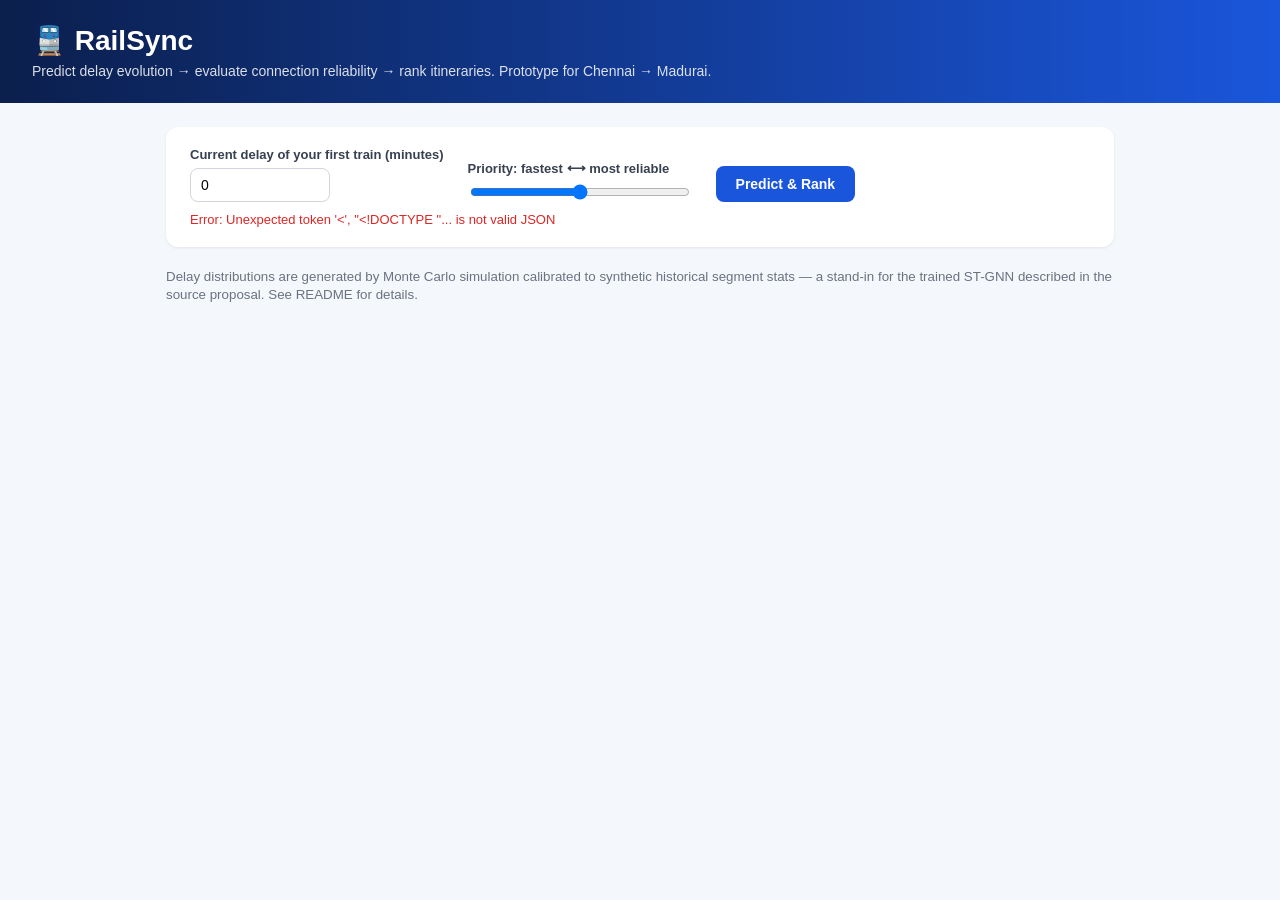
==== templates/index.html @ 9c209b91 "feat: initialize RailSync AI MVP and research pipeline" ====
<!DOCTYPE html>
<html lang="en">
<head>
<meta charset="UTF-8">
<meta name="viewport" content="width=device-width, initial-scale=1">
<title>RailSync — Reliable Itinerary Ranking</title>
<style>
  :root { --blue:#1a56db; --dark:#0b1f4d; --green:#0f9d58; --amber:#d97706; --red:#dc2626; --bg:#f4f7fc; }
  * { box-sizing: border-box; }
  body { font-family: -apple-system, Segoe UI, Roboto, sans-serif; background: var(--bg); margin:0; color:#1f2937; }
  header { background: linear-gradient(90deg, var(--dark), var(--blue)); color:white; padding: 24px 32px; }
  header h1 { margin:0; font-size: 28px; }
  header p { margin: 6px 0 0; opacity:0.85; font-size: 14px; }
  .wrap { max-width: 980px; margin: 0 auto; padding: 24px 16px 60px; }
  .card { background: white; border-radius: 12px; padding: 20px 24px; margin-bottom: 20px; box-shadow: 0 1px 3px rgba(0,0,0,0.08); }
  .controls { display:flex; gap: 24px; flex-wrap: wrap; align-items: flex-end; }
  .field { display:flex; flex-direction: column; gap: 6px; }
  label { font-size: 13px; font-weight: 600; color:#374151; }
  input[type=number] { padding: 8px 10px; border:1px solid #d1d5db; border-radius: 8px; width: 140px; font-size:14px; }
  input[type=range] { width: 220px; }
  button { background: var(--blue); color:white; border:none; padding: 10px 20px; border-radius: 8px; font-size:14px; font-weight:600; cursor:pointer; }
  button:hover { background: var(--dark); }
  #error { color: var(--red); font-size: 13px; margin-top: 10px; display:none; }
  .result { border:1px solid #e5e7eb; border-radius: 10px; padding: 14px 18px; margin-bottom: 14px; }
  .result-head { display:flex; justify-content: space-between; align-items:center; gap:10px; flex-wrap: wrap; }
  .result-head h3 { margin:0; font-size:16px; }
  .badge { font-size:11px; font-weight:700; padding:3px 10px; border-radius: 999px; color:white; }
  .badge.Recommended { background: var(--green); }
  .badge.Fastest { background: var(--amber); }
  .badge.Balanced { background: var(--blue); }
  .badge.MostReliable { background: #6d28d9; }
  .metrics { display:flex; gap: 22px; margin-top: 8px; flex-wrap: wrap; font-size: 13px; color:#4b5563; }
  .metrics b { color:#111827; }
  .barwrap { background:#e5e7eb; border-radius: 6px; height:8px; width:140px; overflow:hidden; }
  .bar { height:100%; background: var(--green); }
  .legs { margin-top: 10px; font-size: 12.5px; color:#6b7280; }
  .leg-chip { display:inline-block; background:#f3f4f6; border-radius: 6px; padding: 3px 8px; margin: 2px 4px 2px 0; }
  small.note { color:#6b7280; }
</style>
</head>
<body>
<header>
  <h1>🚆 RailSync</h1>
  <p>Predict delay evolution → evaluate connection reliability → rank itineraries. Prototype for Chennai → Madurai.</p>
</header>
<div class="wrap">
  <div class="card">
    <div class="controls">
      <div class="field">
        <label for="delay">Current delay of your first train (minutes)</label>
        <input type="number" id="delay" value="0" min="0" max="600">
      </div>
      <div class="field">
        <label for="risk">Priority: fastest ⟷ most reliable</label>
        <input type="range" id="risk" min="0" max="1" step="0.05" value="0.5">
      </div>
      <button onclick="runRank()">Predict &amp; Rank</button>
    </div>
    <div id="error"></div>
  </div>

  <div id="results"></div>
  <p><small class="note">Delay distributions are generated by Monte Carlo simulation calibrated to synthetic historical
  segment stats — a stand-in for the trained ST-GNN described in the source proposal. See README for details.</small></p>
</div>

<script>
async function runRank() {
  const delay = document.getElementById('delay').value;
  const risk = document.getElementById('risk').value;
  const errBox = document.getElementById('error');
  const resultsBox = document.getElementById('results');
  errBox.style.display = 'none';
  resultsBox.innerHTML = '<p>Running simulation…</p>';

  try {
    const resp = await fetch('/api/rank', {
      method: 'POST',
      headers: {'Content-Type': 'application/json'},
      body: JSON.stringify({initial_delay_min: Number(delay), risk_weight: Number(risk)})
    });
    const data = await resp.json();
    if (!resp.ok) throw new Error(data.error || 'Request failed');
    render(data.results);
  } catch (e) {
    resultsBox.innerHTML = '';
    errBox.textContent = 'Error: ' + e.message;
    errBox.style.display = 'block';
  }
}

function render(results) {
  const box = document.getElementById('results');
  box.innerHTML = '';
  results.forEach(r => {
    const pct = Math.round(r.reliability * 100);
    const legsHtml = r.legs.map(l => `<span class="leg-chip">${l.train}: ${l.from} → ${l.to} (${l.sched_dep}-${l.sched_arr})</span>`).join('');
    const div = document.createElement('div');
    div.className = 'result';
    div.innerHTML = `
      <div class="result-head">
        <h3>${r.name}</h3>
        <span class="badge ${r.label.replace(' ', '')}">${r.label}</span>
      </div>
      <div class="metrics">
        <div>Expected journey: <b>${(r.expected_total_min/60).toFixed(1)}h</b> (sched ${(r.scheduled_journey_min/60).toFixed(1)}h)</div>
        <div>Transfers: <b>${r.num_transfers}</b></div>
        <div>Reliability: <b>${pct}%</b></div>
        <div class="barwrap"><div class="bar" style="width:${pct}%"></div></div>
      </div>
      <div class="metrics">
        <div>Final leg arrival delay — P10: <b>${r.final_arrival_delay_p10_p50_p90.P10.toFixed(0)}m</b>,
        P50: <b>${r.final_arrival_delay_p10_p50_p90.P50.toFixed(0)}m</b>,
        P90: <b>${r.final_arrival_delay_p10_p50_p90.P90.toFixed(0)}m</b></div>
      </div>
      <div class="legs">${legsHtml}</div>
    `;
    box.appendChild(div);
  });
}

runRank();
</script>
</body>
</html>
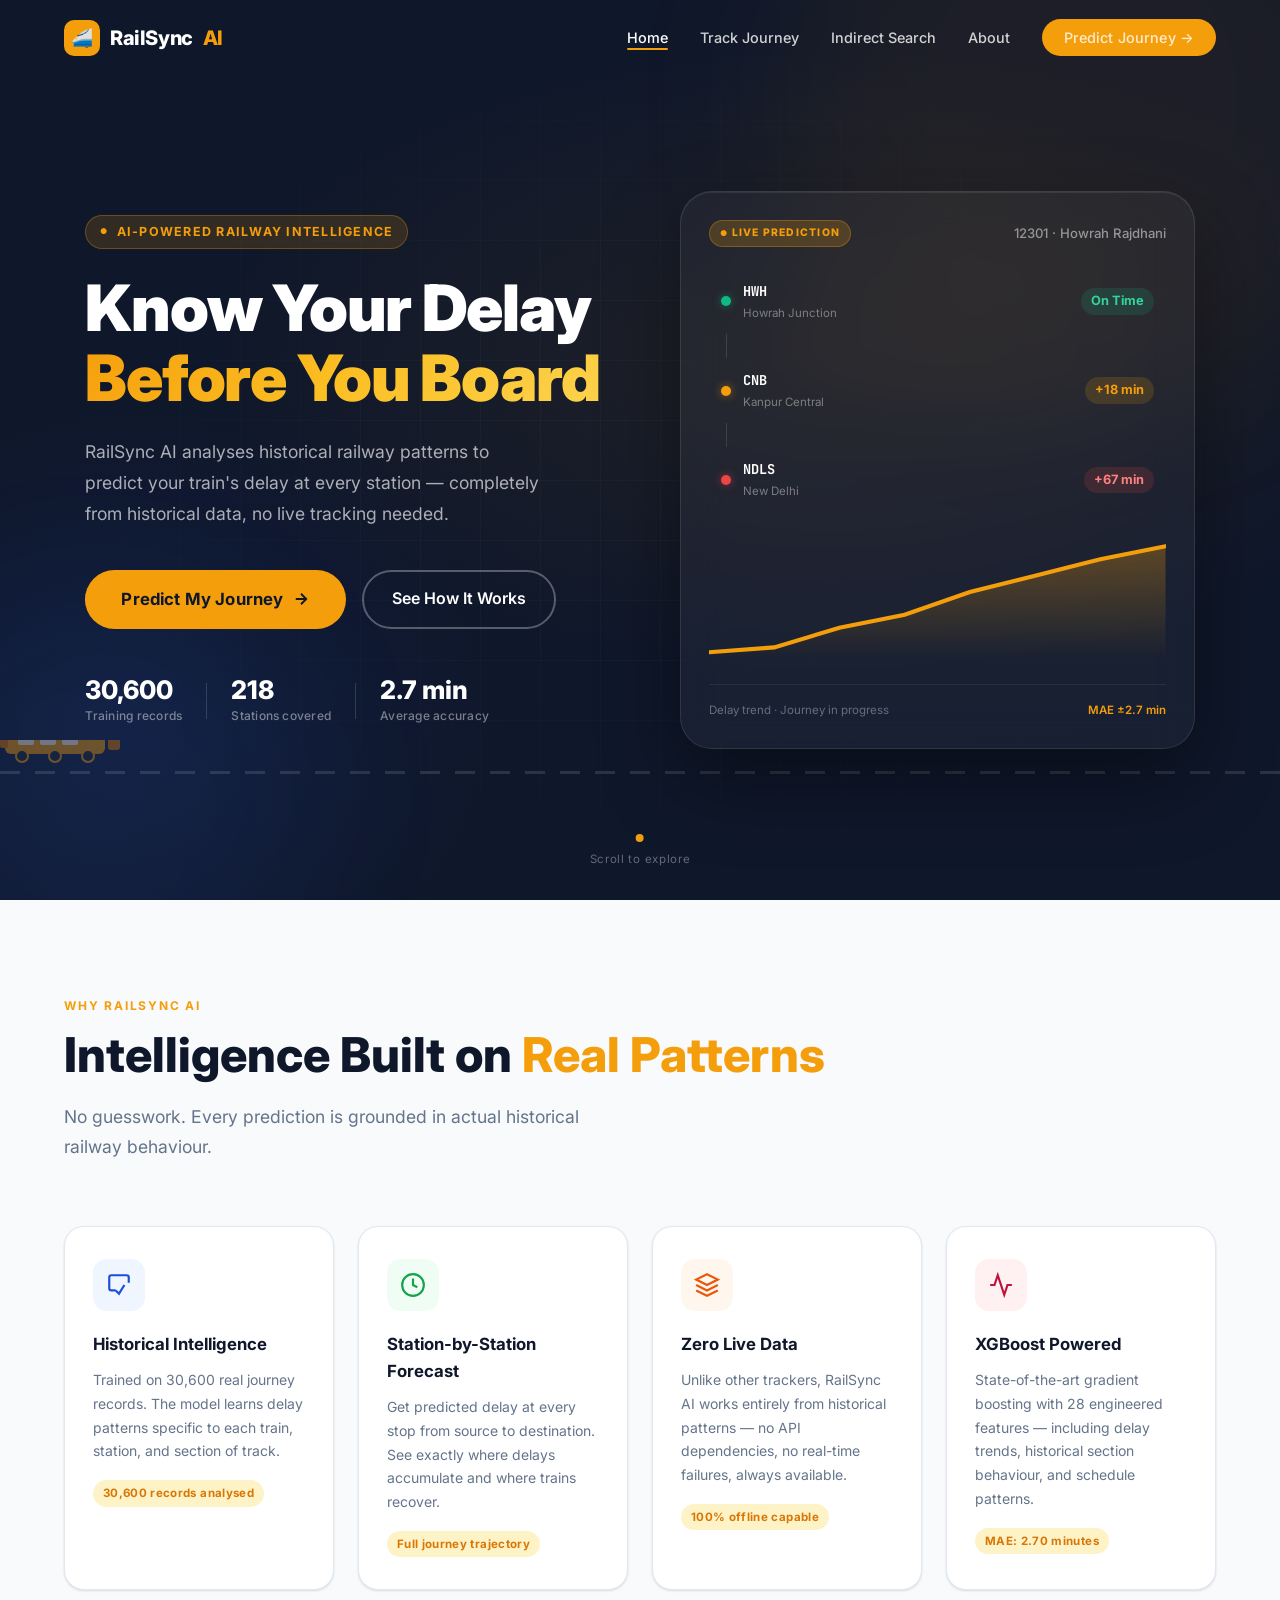
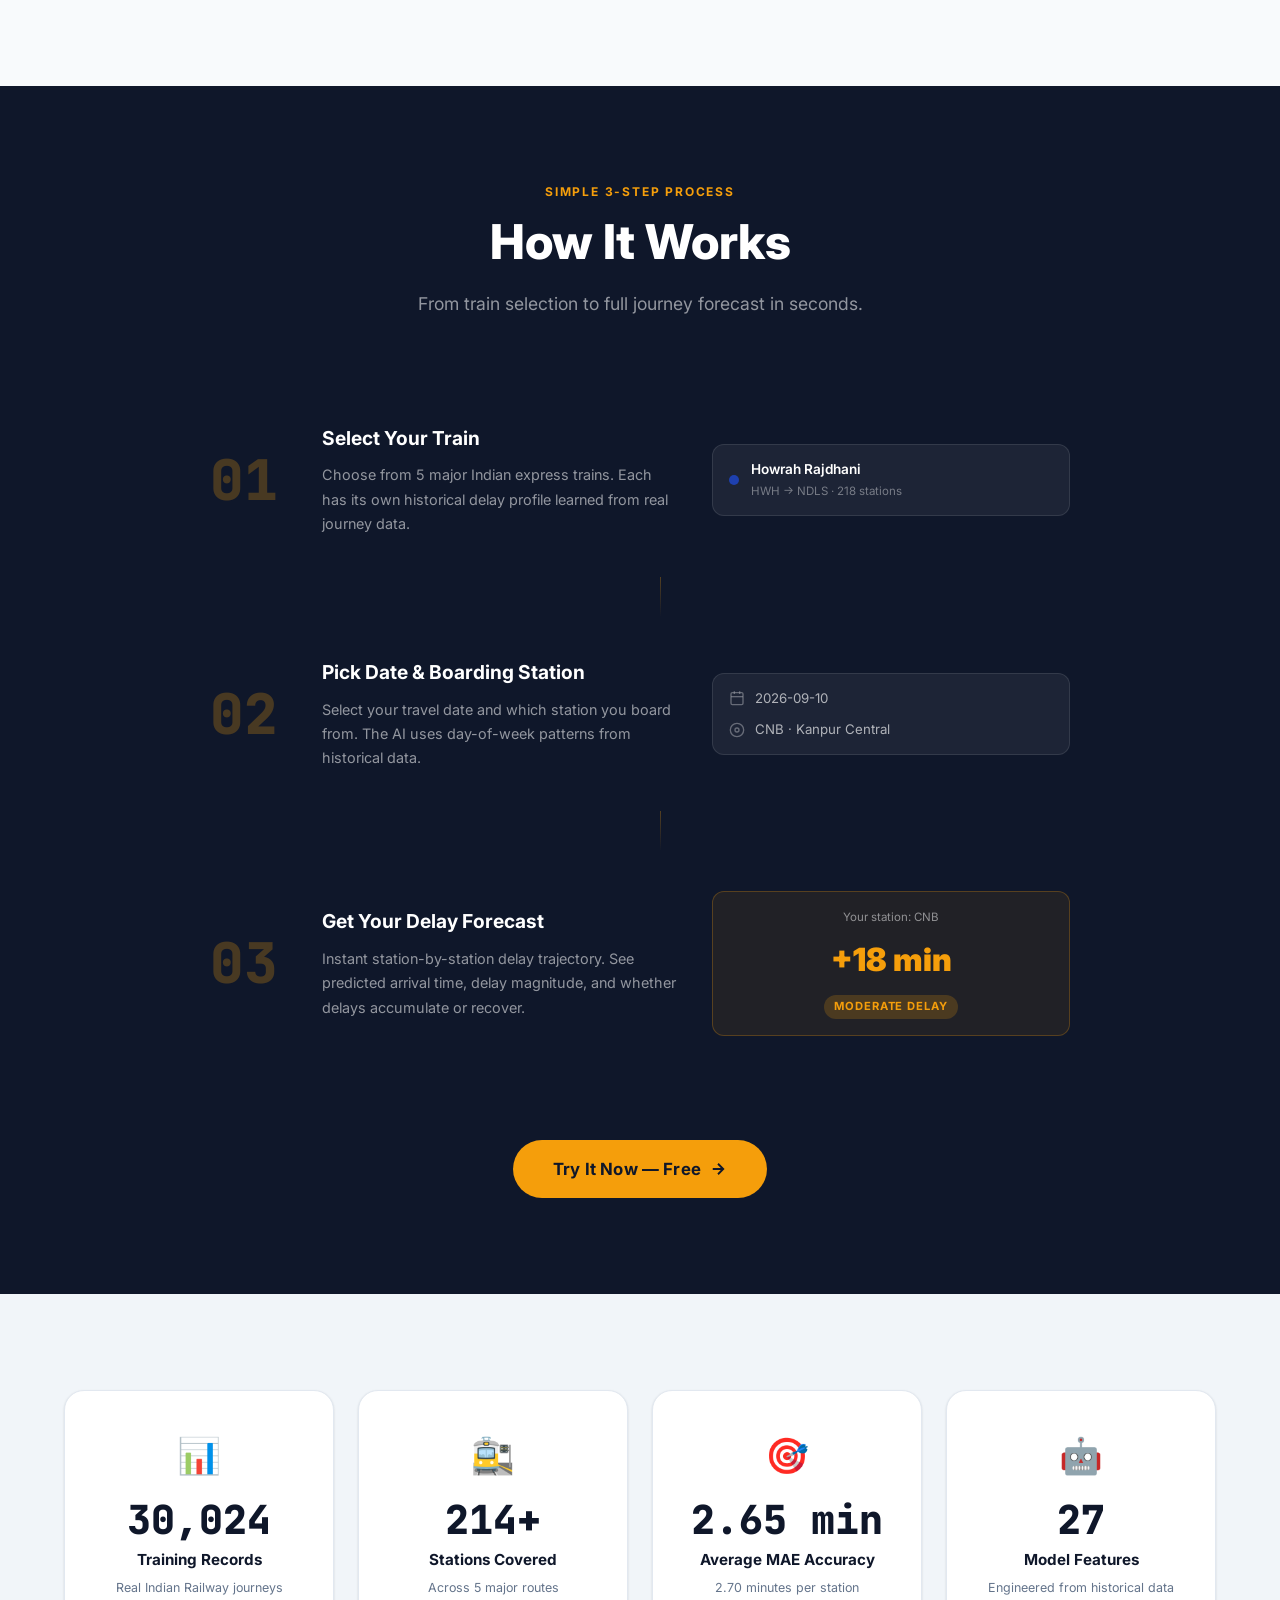
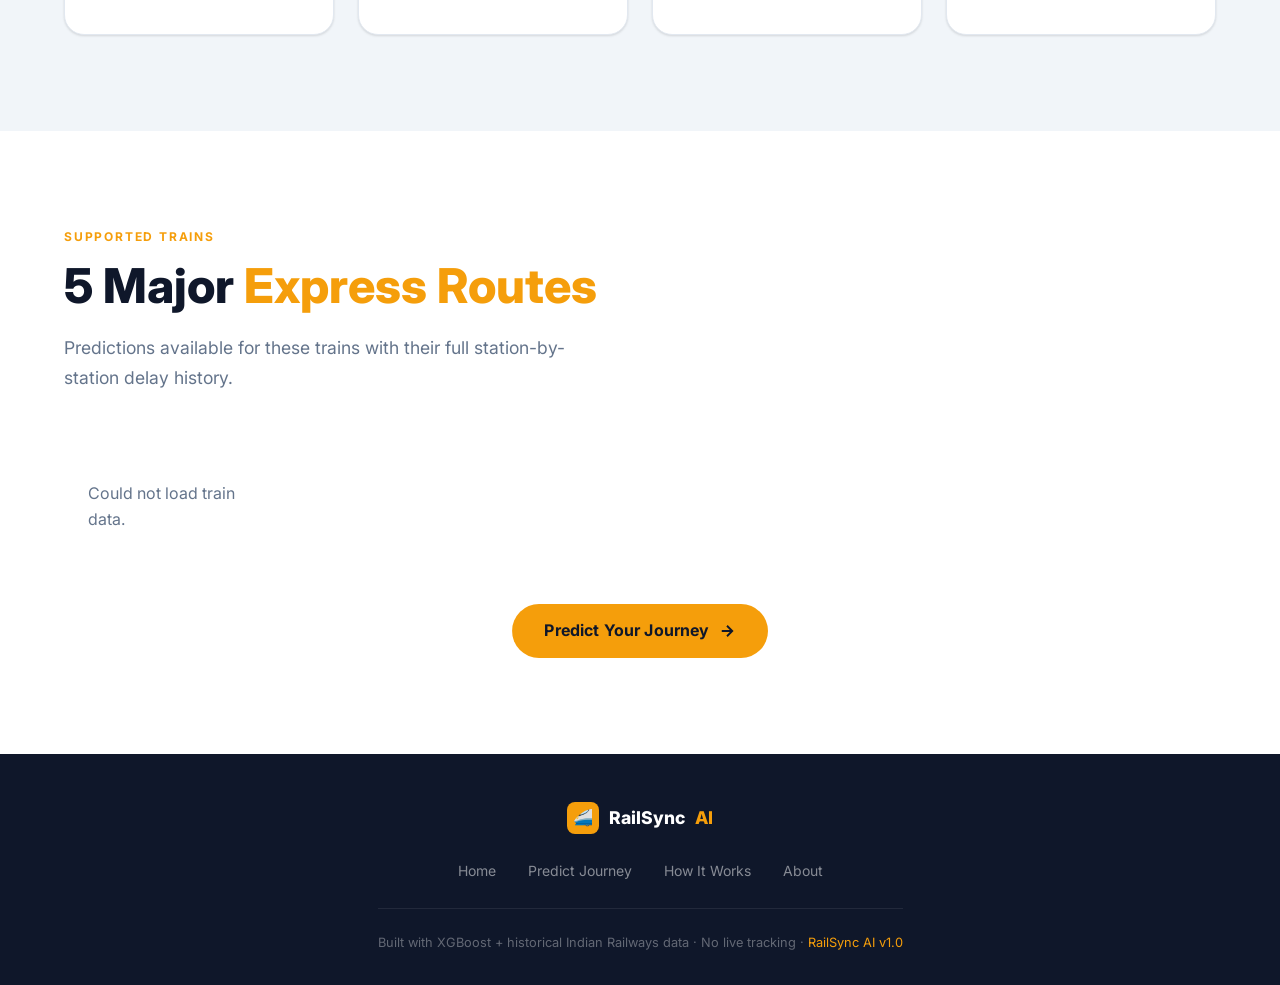
==== commit ae0237a9: "feat: add interactive multi-day journey instance selector and full UI templates" ====
--- a/templates/index.html
+++ b/templates/index.html
@@ -1,125 +1,372 @@
 <!DOCTYPE html>
 <html lang="en">
 <head>
-<meta charset="UTF-8">
-<meta name="viewport" content="width=device-width, initial-scale=1">
-<title>RailSync — Reliable Itinerary Ranking</title>
-<style>
-  :root { --blue:#1a56db; --dark:#0b1f4d; --green:#0f9d58; --amber:#d97706; --red:#dc2626; --bg:#f4f7fc; }
-  * { box-sizing: border-box; }
-  body { font-family: -apple-system, Segoe UI, Roboto, sans-serif; background: var(--bg); margin:0; color:#1f2937; }
-  header { background: linear-gradient(90deg, var(--dark), var(--blue)); color:white; padding: 24px 32px; }
-  header h1 { margin:0; font-size: 28px; }
-  header p { margin: 6px 0 0; opacity:0.85; font-size: 14px; }
-  .wrap { max-width: 980px; margin: 0 auto; padding: 24px 16px 60px; }
-  .card { background: white; border-radius: 12px; padding: 20px 24px; margin-bottom: 20px; box-shadow: 0 1px 3px rgba(0,0,0,0.08); }
-  .controls { display:flex; gap: 24px; flex-wrap: wrap; align-items: flex-end; }
-  .field { display:flex; flex-direction: column; gap: 6px; }
-  label { font-size: 13px; font-weight: 600; color:#374151; }
-  input[type=number] { padding: 8px 10px; border:1px solid #d1d5db; border-radius: 8px; width: 140px; font-size:14px; }
-  input[type=range] { width: 220px; }
-  button { background: var(--blue); color:white; border:none; padding: 10px 20px; border-radius: 8px; font-size:14px; font-weight:600; cursor:pointer; }
-  button:hover { background: var(--dark); }
-  #error { color: var(--red); font-size: 13px; margin-top: 10px; display:none; }
-  .result { border:1px solid #e5e7eb; border-radius: 10px; padding: 14px 18px; margin-bottom: 14px; }
-  .result-head { display:flex; justify-content: space-between; align-items:center; gap:10px; flex-wrap: wrap; }
-  .result-head h3 { margin:0; font-size:16px; }
-  .badge { font-size:11px; font-weight:700; padding:3px 10px; border-radius: 999px; color:white; }
-  .badge.Recommended { background: var(--green); }
-  .badge.Fastest { background: var(--amber); }
-  .badge.Balanced { background: var(--blue); }
-  .badge.MostReliable { background: #6d28d9; }
-  .metrics { display:flex; gap: 22px; margin-top: 8px; flex-wrap: wrap; font-size: 13px; color:#4b5563; }
-  .metrics b { color:#111827; }
-  .barwrap { background:#e5e7eb; border-radius: 6px; height:8px; width:140px; overflow:hidden; }
-  .bar { height:100%; background: var(--green); }
-  .legs { margin-top: 10px; font-size: 12.5px; color:#6b7280; }
-  .leg-chip { display:inline-block; background:#f3f4f6; border-radius: 6px; padding: 3px 8px; margin: 2px 4px 2px 0; }
-  small.note { color:#6b7280; }
-</style>
+  <meta charset="UTF-8"/>
+  <meta name="viewport" content="width=device-width, initial-scale=1.0"/>
+  <title>RailSync AI — Predict Train Delays with Historical Intelligence</title>
+  <meta name="description" content="RailSync AI predicts your train's delay at every station using historical railway data. No live tracking needed — pure pattern intelligence."/>
+  <link rel="stylesheet" href="/static/css/style.css"/>
+  <link rel="stylesheet" href="/static/css/home.css"/>
 </head>
 <body>
-<header>
-  <h1>🚆 RailSync</h1>
-  <p>Predict delay evolution → evaluate connection reliability → rank itineraries. Prototype for Chennai → Madurai.</p>
-</header>
-<div class="wrap">
-  <div class="card">
-    <div class="controls">
-      <div class="field">
-        <label for="delay">Current delay of your first train (minutes)</label>
-        <input type="number" id="delay" value="0" min="0" max="600">
-      </div>
-      <div class="field">
-        <label for="risk">Priority: fastest ⟷ most reliable</label>
-        <input type="range" id="risk" min="0" max="1" step="0.05" value="0.5">
-      </div>
-      <button onclick="runRank()">Predict &amp; Rank</button>
-    </div>
-    <div id="error"></div>
-  </div>
-
-  <div id="results"></div>
-  <p><small class="note">Delay distributions are generated by Monte Carlo simulation calibrated to synthetic historical
-  segment stats — a stand-in for the trained ST-GNN described in the source proposal. See README for details.</small></p>
-</div>
-
-<script>
-async function runRank() {
-  const delay = document.getElementById('delay').value;
-  const risk = document.getElementById('risk').value;
-  const errBox = document.getElementById('error');
-  const resultsBox = document.getElementById('results');
-  errBox.style.display = 'none';
-  resultsBox.innerHTML = '<p>Running simulation…</p>';
-
-  try {
-    const resp = await fetch('/api/rank', {
-      method: 'POST',
-      headers: {'Content-Type': 'application/json'},
-      body: JSON.stringify({initial_delay_min: Number(delay), risk_weight: Number(risk)})
-    });
-    const data = await resp.json();
-    if (!resp.ok) throw new Error(data.error || 'Request failed');
-    render(data.results);
-  } catch (e) {
-    resultsBox.innerHTML = '';
-    errBox.textContent = 'Error: ' + e.message;
-    errBox.style.display = 'block';
-  }
-}
-
-function render(results) {
-  const box = document.getElementById('results');
-  box.innerHTML = '';
-  results.forEach(r => {
-    const pct = Math.round(r.reliability * 100);
-    const legsHtml = r.legs.map(l => `<span class="leg-chip">${l.train}: ${l.from} → ${l.to} (${l.sched_dep}-${l.sched_arr})</span>`).join('');
-    const div = document.createElement('div');
-    div.className = 'result';
-    div.innerHTML = `
-      <div class="result-head">
-        <h3>${r.name}</h3>
-        <span class="badge ${r.label.replace(' ', '')}">${r.label}</span>
-      </div>
-      <div class="metrics">
-        <div>Expected journey: <b>${(r.expected_total_min/60).toFixed(1)}h</b> (sched ${(r.scheduled_journey_min/60).toFixed(1)}h)</div>
-        <div>Transfers: <b>${r.num_transfers}</b></div>
-        <div>Reliability: <b>${pct}%</b></div>
-        <div class="barwrap"><div class="bar" style="width:${pct}%"></div></div>
-      </div>
-      <div class="metrics">
-        <div>Final leg arrival delay — P10: <b>${r.final_arrival_delay_p10_p50_p90.P10.toFixed(0)}m</b>,
-        P50: <b>${r.final_arrival_delay_p10_p50_p90.P50.toFixed(0)}m</b>,
-        P90: <b>${r.final_arrival_delay_p10_p50_p90.P90.toFixed(0)}m</b></div>
-      </div>
-      <div class="legs">${legsHtml}</div>
-    `;
-    box.appendChild(div);
-  });
-}
-
-runRank();
-</script>
+
+<!-- ═══════════════════════════════════════════════════════════ NAVBAR -->
+<nav class="navbar" id="navbar">
+  <div class="container">
+    <div class="navbar-inner">
+      <a href="/" class="navbar-logo">
+        <div class="logo-icon">🚄</div>
+        RailSync<span style="color:var(--amber)">AI</span>
+      </a>
+      <ul class="navbar-links">
+        <li><a href="/" class="active">Home</a></li>
+        <li><a href="/predict">Track Journey</a></li>
+        <li><a href="/indirect">Indirect Search</a></li>
+        <li><a href="/#stats">About</a></li>
+        <li><a href="/predict" class="btn-nav">Predict Journey →</a></li>
+      </ul>
+      <div class="hamburger" id="hamburger">
+        <span></span><span></span><span></span>
+      </div>
+    </div>
+  </div>
+</nav>
+
+<!-- ═══════════════════════════════════════════════════════════ HERO -->
+<section class="hero" id="hero">
+  <div class="hero-bg">
+    <div class="hero-gradient"></div>
+    <div class="hero-grid"></div>
+    <div class="hero-glow glow-1"></div>
+    <div class="hero-glow glow-2"></div>
+  </div>
+
+  <!-- Animated train track -->
+  <div class="track-container" aria-hidden="true">
+    <div class="track-line"></div>
+    <div class="train-anim" id="trainAnim">
+      <svg width="120" height="40" viewBox="0 0 120 40" fill="none">
+        <rect x="5" y="8" width="100" height="22" rx="6" fill="#F59E0B"/>
+        <rect x="0" y="14" width="8" height="10" rx="2" fill="#D97706"/>
+        <rect x="108" y="12" width="12" height="14" rx="3" fill="#D97706"/>
+        <rect x="18" y="11" width="16" height="10" rx="2" fill="rgba(255,255,255,0.9)"/>
+        <rect x="40" y="11" width="16" height="10" rx="2" fill="rgba(255,255,255,0.9)"/>
+        <rect x="62" y="11" width="16" height="10" rx="2" fill="rgba(255,255,255,0.9)"/>
+        <circle cx="22" cy="32" r="6" fill="#1E293B" stroke="#F59E0B" stroke-width="2"/>
+        <circle cx="55" cy="32" r="6" fill="#1E293B" stroke="#F59E0B" stroke-width="2"/>
+        <circle cx="88" cy="32" r="6" fill="#1E293B" stroke="#F59E0B" stroke-width="2"/>
+      </svg>
+    </div>
+  </div>
+
+  <div class="container hero-content">
+    <div class="hero-text" id="heroText">
+      <span class="hero-label">AI-Powered Railway Intelligence</span>
+      <h1 class="hero-title">
+        Know Your Delay<br/>
+        <span class="gradient-text">Before You Board</span>
+      </h1>
+      <p class="hero-subtitle">
+        RailSync AI analyses historical railway patterns to predict your train's delay
+        at every station — completely from historical data, no live tracking needed.
+      </p>
+      <div class="hero-actions">
+        <a href="/predict" class="btn-primary hero-cta">
+          <span>Predict My Journey</span>
+          <svg width="18" height="18" viewBox="0 0 24 24" fill="none" stroke="currentColor" stroke-width="2.5"><path d="M5 12h14M12 5l7 7-7 7"/></svg>
+        </a>
+        <a href="#how-it-works" class="btn-outline">See How It Works</a>
+      </div>
+      <div class="hero-trust">
+        <div class="trust-item">
+          <span class="trust-number" data-count="30600">0</span>
+          <span class="trust-label">Training records</span>
+        </div>
+        <div class="trust-divider"></div>
+        <div class="trust-item">
+          <span class="trust-number" data-count="218">0</span>
+          <span class="trust-label">Stations covered</span>
+        </div>
+        <div class="trust-divider"></div>
+        <div class="trust-item">
+          <span class="trust-number-text">2.7 min</span>
+          <span class="trust-label">Average accuracy</span>
+        </div>
+      </div>
+    </div>
+
+    <div class="hero-visual" id="heroVisual">
+      <div class="dashboard-card">
+        <div class="dc-header">
+          <div class="dc-badge">LIVE PREDICTION</div>
+          <div class="dc-train">12301 · Howrah Rajdhani</div>
+        </div>
+        <div class="dc-route">
+          <div class="dc-station">
+            <div class="dc-dot dot-green"></div>
+            <div class="dc-station-info">
+              <div class="dc-station-code">HWH</div>
+              <div class="dc-station-name">Howrah Junction</div>
+            </div>
+            <div class="dc-delay on-time">On Time</div>
+          </div>
+          <div class="dc-line"></div>
+          <div class="dc-station">
+            <div class="dc-dot dot-amber"></div>
+            <div class="dc-station-info">
+              <div class="dc-station-code">CNB</div>
+              <div class="dc-station-name">Kanpur Central</div>
+            </div>
+            <div class="dc-delay minor">+18 min</div>
+          </div>
+          <div class="dc-line"></div>
+          <div class="dc-station">
+            <div class="dc-dot dot-red"></div>
+            <div class="dc-station-info">
+              <div class="dc-station-code">NDLS</div>
+              <div class="dc-station-name">New Delhi</div>
+            </div>
+            <div class="dc-delay major">+67 min</div>
+          </div>
+        </div>
+        <div class="dc-chart">
+          <svg viewBox="0 0 280 80" fill="none" class="mini-chart">
+            <defs>
+              <linearGradient id="chartGrad" x1="0" y1="0" x2="0" y2="1">
+                <stop offset="0%" stop-color="#F59E0B" stop-opacity="0.3"/>
+                <stop offset="100%" stop-color="#F59E0B" stop-opacity="0"/>
+              </linearGradient>
+            </defs>
+            <path d="M0 75 L40 72 L80 60 L120 52 L160 38 L200 28 L240 18 L280 10" stroke="#F59E0B" stroke-width="2.5" stroke-linecap="round" class="chart-line"/>
+            <path d="M0 75 L40 72 L80 60 L120 52 L160 38 L200 28 L240 18 L280 10 L280 80 L0 80Z" fill="url(#chartGrad)"/>
+          </svg>
+        </div>
+        <div class="dc-footer">
+          <span class="dc-label">Delay trend · Journey in progress</span>
+          <span class="dc-accuracy">MAE ±2.7 min</span>
+        </div>
+      </div>
+    </div>
+  </div>
+
+  <div class="hero-scroll-hint">
+    <div class="scroll-dot"></div>
+    <span>Scroll to explore</span>
+  </div>
+</section>
+
+<!-- ═══════════════════════════════════════════════════════════ FEATURES -->
+<section class="section features-section" id="features">
+  <div class="container">
+    <div class="section-header reveal">
+      <span class="section-label">Why RailSync AI</span>
+      <h2 class="section-title">Intelligence Built on <span>Real Patterns</span></h2>
+      <p class="section-subtitle">No guesswork. Every prediction is grounded in actual historical railway behaviour.</p>
+    </div>
+
+    <div class="features-grid">
+      <div class="feature-card reveal reveal-delay-1">
+        <div class="feature-icon-wrap" style="background:#EFF6FF">
+          <svg class="feature-icon" viewBox="0 0 24 24" fill="none" stroke="#1D4ED8" stroke-width="2">
+            <path d="M9 17H5a2 2 0 01-2-2V5a2 2 0 012-2h14a2 2 0 012 2v5M9 17l3 3 5-8"/>
+          </svg>
+        </div>
+        <h3 class="feature-title">Historical Intelligence</h3>
+        <p class="feature-desc">Trained on 30,600 real journey records. The model learns delay patterns specific to each train, station, and section of track.</p>
+        <div class="feature-tag">30,600 records analysed</div>
+      </div>
+
+      <div class="feature-card reveal reveal-delay-2">
+        <div class="feature-icon-wrap" style="background:#F0FDF4">
+          <svg class="feature-icon" viewBox="0 0 24 24" fill="none" stroke="#16A34A" stroke-width="2">
+            <circle cx="12" cy="12" r="10"/><polyline points="12 6 12 12 16 14"/>
+          </svg>
+        </div>
+        <h3 class="feature-title">Station-by-Station Forecast</h3>
+        <p class="feature-desc">Get predicted delay at every stop from source to destination. See exactly where delays accumulate and where trains recover.</p>
+        <div class="feature-tag">Full journey trajectory</div>
+      </div>
+
+      <div class="feature-card reveal reveal-delay-3">
+        <div class="feature-icon-wrap" style="background:#FFF7ED">
+          <svg class="feature-icon" viewBox="0 0 24 24" fill="none" stroke="#EA580C" stroke-width="2">
+            <path d="M12 2L2 7l10 5 10-5-10-5zM2 17l10 5 10-5M2 12l10 5 10-5"/>
+          </svg>
+        </div>
+        <h3 class="feature-title">Zero Live Data</h3>
+        <p class="feature-desc">Unlike other trackers, RailSync AI works entirely from historical patterns — no API dependencies, no real-time failures, always available.</p>
+        <div class="feature-tag">100% offline capable</div>
+      </div>
+
+      <div class="feature-card reveal reveal-delay-4">
+        <div class="feature-icon-wrap" style="background:#FFF1F2">
+          <svg class="feature-icon" viewBox="0 0 24 24" fill="none" stroke="#BE123C" stroke-width="2">
+            <path d="M22 12h-4l-3 9L9 3l-3 9H2"/>
+          </svg>
+        </div>
+        <h3 class="feature-title">XGBoost Powered</h3>
+        <p class="feature-desc">State-of-the-art gradient boosting with 28 engineered features — including delay trends, historical section behaviour, and schedule patterns.</p>
+        <div class="feature-tag">MAE: 2.70 minutes</div>
+      </div>
+    </div>
+  </div>
+</section>
+
+<!-- ═══════════════════════════════════════════════════════════ HOW IT WORKS -->
+<section class="section how-section" id="how-it-works">
+  <div class="container">
+    <div class="section-header reveal" style="text-align:center">
+      <span class="section-label">Simple 3-Step Process</span>
+      <h2 class="section-title" style="text-align:center">How It Works</h2>
+      <p class="section-subtitle" style="margin:0 auto">From train selection to full journey forecast in seconds.</p>
+    </div>
+
+    <div class="steps-container">
+      <div class="step reveal reveal-delay-1">
+        <div class="step-number">01</div>
+        <div class="step-content">
+          <h3 class="step-title">Select Your Train</h3>
+          <p class="step-desc">Choose from 5 major Indian express trains. Each has its own historical delay profile learned from real journey data.</p>
+        </div>
+        <div class="step-visual">
+          <div class="step-card train-card-mini">
+            <div class="scm-dot" style="background:#1E40AF"></div>
+            <div>
+              <div class="scm-name">Howrah Rajdhani</div>
+              <div class="scm-route">HWH → NDLS · 218 stations</div>
+            </div>
+          </div>
+        </div>
+      </div>
+
+      <div class="step-connector reveal"><div class="connector-line"></div></div>
+
+      <div class="step reveal reveal-delay-2">
+        <div class="step-number">02</div>
+        <div class="step-content">
+          <h3 class="step-title">Pick Date & Boarding Station</h3>
+          <p class="step-desc">Select your travel date and which station you board from. The AI uses day-of-week patterns from historical data.</p>
+        </div>
+        <div class="step-visual">
+          <div class="step-form-mini">
+            <div class="sfm-row">
+              <svg width="16" height="16" fill="none" stroke="currentColor" stroke-width="2" viewBox="0 0 24 24"><rect x="3" y="4" width="18" height="18" rx="2"/><line x1="16" y1="2" x2="16" y2="6"/><line x1="8" y1="2" x2="8" y2="6"/><line x1="3" y1="10" x2="21" y2="10"/></svg>
+              <span>2026-09-10</span>
+            </div>
+            <div class="sfm-row">
+              <svg width="16" height="16" fill="none" stroke="currentColor" stroke-width="2" viewBox="0 0 24 24"><circle cx="12" cy="12" r="10"/><circle cx="12" cy="12" r="3"/></svg>
+              <span>CNB · Kanpur Central</span>
+            </div>
+          </div>
+        </div>
+      </div>
+
+      <div class="step-connector reveal"><div class="connector-line"></div></div>
+
+      <div class="step reveal reveal-delay-3">
+        <div class="step-number">03</div>
+        <div class="step-content">
+          <h3 class="step-title">Get Your Delay Forecast</h3>
+          <p class="step-desc">Instant station-by-station delay trajectory. See predicted arrival time, delay magnitude, and whether delays accumulate or recover.</p>
+        </div>
+        <div class="step-visual">
+          <div class="result-mini">
+            <div class="rm-label">Your station: CNB</div>
+            <div class="rm-delay">+18 min</div>
+            <div class="rm-badge">Moderate delay</div>
+          </div>
+        </div>
+      </div>
+    </div>
+
+    <div class="cta-center reveal">
+      <a href="/predict" class="btn-primary" style="font-size:1.05rem; padding:16px 40px;">
+        Try It Now — Free
+        <svg width="18" height="18" viewBox="0 0 24 24" fill="none" stroke="currentColor" stroke-width="2.5"><path d="M5 12h14M12 5l7 7-7 7"/></svg>
+      </a>
+    </div>
+  </div>
+</section>
+
+<!-- ═══════════════════════════════════════════════════════════ STATS -->
+<section class="section stats-section" id="stats">
+  <div class="container">
+    <div class="stats-grid">
+      <div class="stat-card reveal reveal-delay-1">
+        <div class="stat-icon">📊</div>
+        <div class="stat-number" data-target="30600" data-suffix="">0</div>
+        <div class="stat-label">Training Records</div>
+        <div class="stat-sub">Real Indian Railway journeys</div>
+      </div>
+      <div class="stat-card reveal reveal-delay-2">
+        <div class="stat-icon">🚉</div>
+        <div class="stat-number" data-target="218" data-suffix="+">0</div>
+        <div class="stat-label">Stations Covered</div>
+        <div class="stat-sub">Across 5 major routes</div>
+      </div>
+      <div class="stat-card reveal reveal-delay-3">
+        <div class="stat-icon">🎯</div>
+        <div class="stat-number" data-target="270" data-suffix=" min" data-decimal="true">0</div>
+        <div class="stat-label">Average MAE Accuracy</div>
+        <div class="stat-sub">2.70 minutes per station</div>
+      </div>
+      <div class="stat-card reveal reveal-delay-4">
+        <div class="stat-icon">🤖</div>
+        <div class="stat-number" data-target="28" data-suffix="">0</div>
+        <div class="stat-label">Model Features</div>
+        <div class="stat-sub">Engineered from historical data</div>
+      </div>
+    </div>
+  </div>
+</section>
+
+<!-- ═══════════════════════════════════════════════════════════ TRAINS PREVIEW -->
+<section class="section trains-section" id="trains">
+  <div class="container">
+    <div class="section-header reveal">
+      <span class="section-label">Supported Trains</span>
+      <h2 class="section-title">5 Major <span>Express Routes</span></h2>
+      <p class="section-subtitle">Predictions available for these trains with their full station-by-station delay history.</p>
+    </div>
+    <div class="trains-preview-grid" id="trainsPreviewGrid">
+      <!-- filled by JS -->
+      <div class="train-skeleton"></div>
+      <div class="train-skeleton"></div>
+      <div class="train-skeleton"></div>
+      <div class="train-skeleton"></div>
+      <div class="train-skeleton"></div>
+    </div>
+    <div class="cta-center reveal" style="margin-top:48px">
+      <a href="/predict" class="btn-primary">
+        Predict Your Journey
+        <svg width="18" height="18" viewBox="0 0 24 24" fill="none" stroke="currentColor" stroke-width="2.5"><path d="M5 12h14M12 5l7 7-7 7"/></svg>
+      </a>
+    </div>
+  </div>
+</section>
+
+<!-- ═══════════════════════════════════════════════════════════ FOOTER -->
+<footer>
+  <div class="container">
+    <div class="footer-inner">
+      <div class="footer-logo">
+        <div class="logo-icon" style="width:32px;height:32px;background:var(--amber);border-radius:8px;display:flex;align-items:center;justify-content:center;font-size:1rem;">🚄</div>
+        RailSync<span style="color:var(--amber)">AI</span>
+      </div>
+      <ul class="footer-links">
+        <li><a href="/">Home</a></li>
+        <li><a href="/predict">Predict Journey</a></li>
+        <li><a href="/#how-it-works">How It Works</a></li>
+        <li><a href="/#stats">About</a></li>
+      </ul>
+      <p class="footer-bottom">
+        Built with XGBoost + historical Indian Railways data · No live tracking ·
+        <span style="color:var(--amber)">RailSync AI v1.0</span>
+      </p>
+    </div>
+  </div>
+</footer>
+
+<script src="/static/js/main.js"></script>
 </body>
 </html>
--- a/static/css/style.css
+++ b/static/css/style.css
@@ -0,0 +1,479 @@
+/* ================================================================
+   RailSync AI — Shared Stylesheet
+   60% White | 30% Navy | 10% Amber
+   ================================================================ */
+
+@import url('https://fonts.googleapis.com/css2?family=Inter:wght@300;400;500;600;700;800;900&family=JetBrains+Mono:wght@400;500&display=swap');
+
+/* ── CSS Variables ─────────────────────────────────────────────── */
+:root {
+  /* White family (60%) */
+  --white:        #FFFFFF;
+  --off-white:    #F8FAFC;
+  --light-gray:   #F1F5F9;
+  --border:       #E2E8F0;
+  --border-light: #F1F5F9;
+
+  /* Navy family (30%) */
+  --navy-darkest: #020617;
+  --navy-dark:    #0F172A;
+  --navy:         #1E293B;
+  --navy-mid:     #334155;
+  --navy-light:   #475569;
+  --navy-muted:   #64748B;
+
+  /* Amber accent (10%) */
+  --amber:        #F59E0B;
+  --amber-light:  #FEF3C7;
+  --amber-hover:  #D97706;
+  --amber-pale:   #FFFBEB;
+
+  /* Status colors */
+  --success:   #10B981;
+  --warning:   #F59E0B;
+  --danger:    #EF4444;
+  --info:      #3B82F6;
+
+  /* Typography */
+  --font-main: 'Inter', sans-serif;
+  --font-mono: 'JetBrains Mono', monospace;
+
+  /* Spacing & sizing */
+  --radius-sm:  6px;
+  --radius:     12px;
+  --radius-lg:  20px;
+  --radius-xl:  32px;
+  --shadow-sm:  0 1px 3px rgba(0,0,0,0.08), 0 1px 2px rgba(0,0,0,0.05);
+  --shadow:     0 4px 16px rgba(0,0,0,0.08), 0 2px 6px rgba(0,0,0,0.05);
+  --shadow-lg:  0 20px 60px rgba(0,0,0,0.12), 0 8px 24px rgba(0,0,0,0.07);
+  --shadow-amber: 0 8px 32px rgba(245,158,11,0.25);
+  --transition: 0.28s cubic-bezier(0.4, 0, 0.2, 1);
+}
+
+/* ── Reset & Base ──────────────────────────────────────────────── */
+*, *::before, *::after { box-sizing: border-box; margin: 0; padding: 0; }
+
+html { scroll-behavior: smooth; font-size: 16px; }
+
+body {
+  font-family: var(--font-main);
+  background: var(--white);
+  color: var(--navy-dark);
+  line-height: 1.6;
+  -webkit-font-smoothing: antialiased;
+  overflow-x: hidden;
+}
+
+a { text-decoration: none; color: inherit; }
+img { max-width: 100%; display: block; }
+button { cursor: pointer; font-family: var(--font-main); border: none; outline: none; }
+input, select { font-family: var(--font-main); }
+
+/* ── Scrollbar ─────────────────────────────────────────────────── */
+::-webkit-scrollbar { width: 6px; }
+::-webkit-scrollbar-track { background: var(--light-gray); }
+::-webkit-scrollbar-thumb { background: var(--navy-muted); border-radius: 99px; }
+::-webkit-scrollbar-thumb:hover { background: var(--navy-mid); }
+
+/* ── Layout Utilities ──────────────────────────────────────────── */
+.container {
+  max-width: 1200px;
+  margin: 0 auto;
+  padding: 0 24px;
+}
+
+.section { padding: 96px 0; }
+.section-sm { padding: 64px 0; }
+
+/* ── Typography ────────────────────────────────────────────────── */
+.section-label {
+  font-size: 0.75rem;
+  font-weight: 700;
+  letter-spacing: 0.15em;
+  text-transform: uppercase;
+  color: var(--amber);
+  margin-bottom: 12px;
+  display: block;
+}
+
+.section-title {
+  font-size: clamp(2rem, 4vw, 3rem);
+  font-weight: 800;
+  line-height: 1.15;
+  color: var(--navy-dark);
+  margin-bottom: 20px;
+}
+
+.section-title span { color: var(--amber); }
+
+.section-subtitle {
+  font-size: 1.1rem;
+  color: var(--navy-muted);
+  max-width: 540px;
+  line-height: 1.7;
+}
+
+/* ── Navbar ────────────────────────────────────────────────────── */
+.navbar {
+  position: fixed;
+  top: 0; left: 0; right: 0;
+  z-index: 1000;
+  background: transparent;
+  padding: 20px 0;
+  transition: background var(--transition), padding var(--transition), box-shadow var(--transition);
+}
+
+.navbar.scrolled {
+  background: var(--navy-dark);
+  padding: 14px 0;
+  box-shadow: 0 4px 24px rgba(0,0,0,0.25);
+}
+
+.navbar-inner {
+  display: flex;
+  align-items: center;
+  justify-content: space-between;
+}
+
+.navbar-logo {
+  display: flex;
+  align-items: center;
+  gap: 10px;
+  color: var(--white);
+  font-size: 1.25rem;
+  font-weight: 800;
+  letter-spacing: -0.02em;
+}
+
+.navbar-logo .logo-icon {
+  width: 36px; height: 36px;
+  background: var(--amber);
+  border-radius: 10px;
+  display: flex; align-items: center; justify-content: center;
+  font-size: 1.1rem;
+}
+
+.navbar-links {
+  display: flex;
+  align-items: center;
+  gap: 32px;
+  list-style: none;
+}
+
+.navbar-links a {
+  color: rgba(255,255,255,0.8);
+  font-size: 0.9rem;
+  font-weight: 500;
+  transition: color var(--transition);
+  position: relative;
+}
+
+.navbar-links a::after {
+  content: '';
+  position: absolute;
+  bottom: -4px; left: 0; right: 0;
+  height: 2px;
+  background: var(--amber);
+  transform: scaleX(0);
+  transition: transform var(--transition);
+  border-radius: 99px;
+}
+
+.navbar-links a:hover { color: var(--white); }
+.navbar-links a:hover::after { transform: scaleX(1); }
+
+.navbar-links a.active { color: var(--white); }
+.navbar-links a.active::after { transform: scaleX(1); }
+
+.btn-nav {
+  background: var(--amber);
+  color: var(--navy-dark);
+  font-weight: 700;
+  font-size: 0.875rem;
+  padding: 10px 22px;
+  border-radius: 99px;
+  transition: background var(--transition), transform var(--transition), box-shadow var(--transition);
+  letter-spacing: 0.01em;
+}
+
+.btn-nav:hover {
+  background: var(--amber-hover);
+  transform: translateY(-1px);
+  box-shadow: var(--shadow-amber);
+}
+
+/* ── Buttons ───────────────────────────────────────────────────── */
+.btn-primary {
+  display: inline-flex;
+  align-items: center;
+  gap: 8px;
+  background: var(--amber);
+  color: var(--navy-dark);
+  font-weight: 700;
+  font-size: 1rem;
+  padding: 14px 32px;
+  border-radius: 99px;
+  transition: all var(--transition);
+  letter-spacing: 0.01em;
+  border: none;
+  cursor: pointer;
+  position: relative;
+  overflow: hidden;
+}
+
+.btn-primary::before {
+  content: '';
+  position: absolute;
+  inset: 0;
+  background: rgba(255,255,255,0.15);
+  transform: translateX(-100%);
+  transition: transform 0.4s ease;
+}
+
+.btn-primary:hover::before { transform: translateX(0); }
+
+.btn-primary:hover {
+  background: var(--amber-hover);
+  transform: translateY(-2px);
+  box-shadow: var(--shadow-amber);
+}
+
+.btn-primary:active { transform: translateY(0); }
+
+.btn-outline {
+  display: inline-flex;
+  align-items: center;
+  gap: 8px;
+  background: transparent;
+  color: var(--white);
+  font-weight: 600;
+  font-size: 1rem;
+  padding: 13px 28px;
+  border-radius: 99px;
+  border: 2px solid rgba(255,255,255,0.3);
+  transition: all var(--transition);
+  cursor: pointer;
+}
+
+.btn-outline:hover {
+  border-color: rgba(255,255,255,0.7);
+  background: rgba(255,255,255,0.08);
+  transform: translateY(-2px);
+}
+
+/* ── Cards ─────────────────────────────────────────────────────── */
+.card {
+  background: var(--white);
+  border-radius: var(--radius-lg);
+  border: 1px solid var(--border);
+  box-shadow: var(--shadow-sm);
+  transition: box-shadow var(--transition), transform var(--transition);
+}
+
+.card:hover {
+  box-shadow: var(--shadow);
+  transform: translateY(-2px);
+}
+
+/* ── Badges ────────────────────────────────────────────────────── */
+.badge {
+  display: inline-flex;
+  align-items: center;
+  gap: 4px;
+  font-size: 0.75rem;
+  font-weight: 700;
+  padding: 4px 12px;
+  border-radius: 99px;
+  letter-spacing: 0.03em;
+  text-transform: uppercase;
+}
+
+.badge-on-time   { background: #D1FAE5; color: #065F46; }
+.badge-minor     { background: #FEF3C7; color: #92400E; }
+.badge-moderate  { background: #FED7AA; color: #9A3412; }
+.badge-major     { background: #FEE2E2; color: #991B1B; }
+.badge-severe    { background: #EF4444; color: #FFFFFF; }
+
+/* ── Delay color coding ─────────────────────────────────────────── */
+.delay-on-time   { color: var(--success); }
+.delay-minor     { color: var(--warning); }
+.delay-moderate  { color: #F97316; }
+.delay-major     { color: var(--danger); }
+.delay-severe    { color: #B91C1C; }
+
+/* ── Form Elements ──────────────────────────────────────────────── */
+.form-group {
+  display: flex;
+  flex-direction: column;
+  gap: 8px;
+}
+
+.form-label {
+  font-size: 0.85rem;
+  font-weight: 600;
+  color: var(--navy-mid);
+  letter-spacing: 0.01em;
+}
+
+.form-control {
+  width: 100%;
+  padding: 14px 18px;
+  border: 2px solid var(--border);
+  border-radius: var(--radius);
+  font-size: 0.95rem;
+  color: var(--navy-dark);
+  background: var(--white);
+  transition: border-color var(--transition), box-shadow var(--transition);
+  appearance: none;
+  -webkit-appearance: none;
+}
+
+.form-control:focus {
+  outline: none;
+  border-color: var(--amber);
+  box-shadow: 0 0 0 4px rgba(245,158,11,0.12);
+}
+
+.form-control::placeholder { color: var(--navy-muted); }
+
+/* ── Loading Spinner ────────────────────────────────────────────── */
+.spinner {
+  width: 44px; height: 44px;
+  border: 4px solid var(--border);
+  border-top-color: var(--amber);
+  border-radius: 50%;
+  animation: spin 0.8s linear infinite;
+}
+
+@keyframes spin { to { transform: rotate(360deg); } }
+
+/* ── Animations ─────────────────────────────────────────────────── */
+@keyframes fadeInUp {
+  from { opacity: 0; transform: translateY(30px); }
+  to   { opacity: 1; transform: translateY(0); }
+}
+
+@keyframes fadeIn {
+  from { opacity: 0; }
+  to   { opacity: 1; }
+}
+
+@keyframes slideInRight {
+  from { opacity: 0; transform: translateX(30px); }
+  to   { opacity: 1; transform: translateX(0); }
+}
+
+@keyframes pulse-glow {
+  0%, 100% { box-shadow: 0 0 0 0 rgba(245,158,11,0.4); }
+  50%       { box-shadow: 0 0 0 12px rgba(245,158,11,0); }
+}
+
+@keyframes float {
+  0%, 100% { transform: translateY(0px); }
+  50%       { transform: translateY(-12px); }
+}
+
+@keyframes trainMove {
+  0%   { transform: translateX(-100px); }
+  100% { transform: translateX(calc(100vw + 100px)); }
+}
+
+@keyframes drawLine {
+  from { stroke-dashoffset: var(--dash-length, 2000); }
+  to   { stroke-dashoffset: 0; }
+}
+
+@keyframes countUp {
+  from { opacity: 0; transform: translateY(10px); }
+  to   { opacity: 1; transform: translateY(0); }
+}
+
+@keyframes shimmer {
+  0%   { background-position: -200% 0; }
+  100% { background-position: 200% 0; }
+}
+
+/* Scroll reveal */
+.reveal {
+  opacity: 0;
+  transform: translateY(32px);
+  transition: opacity 0.6s ease, transform 0.6s ease;
+}
+.reveal.visible {
+  opacity: 1;
+  transform: translateY(0);
+}
+.reveal-delay-1 { transition-delay: 0.1s; }
+.reveal-delay-2 { transition-delay: 0.2s; }
+.reveal-delay-3 { transition-delay: 0.3s; }
+.reveal-delay-4 { transition-delay: 0.4s; }
+
+/* ── Footer ─────────────────────────────────────────────────────── */
+footer {
+  background: var(--navy-dark);
+  color: rgba(255,255,255,0.6);
+  padding: 48px 0 32px;
+}
+
+.footer-inner {
+  display: flex;
+  flex-direction: column;
+  align-items: center;
+  gap: 24px;
+  text-align: center;
+}
+
+.footer-logo {
+  display: flex;
+  align-items: center;
+  gap: 10px;
+  color: var(--white);
+  font-size: 1.1rem;
+  font-weight: 800;
+}
+
+.footer-links {
+  display: flex;
+  gap: 32px;
+  list-style: none;
+  flex-wrap: wrap;
+  justify-content: center;
+}
+
+.footer-links a {
+  color: rgba(255,255,255,0.5);
+  font-size: 0.875rem;
+  transition: color var(--transition);
+}
+.footer-links a:hover { color: var(--amber); }
+
+.footer-bottom {
+  border-top: 1px solid rgba(255,255,255,0.08);
+  padding-top: 24px;
+  font-size: 0.8rem;
+  color: rgba(255,255,255,0.35);
+}
+
+/* ── Hamburger (mobile) ─────────────────────────────────────────── */
+.hamburger {
+  display: none;
+  flex-direction: column;
+  gap: 5px;
+  cursor: pointer;
+  padding: 4px;
+}
+.hamburger span {
+  display: block;
+  width: 24px; height: 2px;
+  background: var(--white);
+  border-radius: 99px;
+  transition: all var(--transition);
+}
+
+/* ── Responsive ─────────────────────────────────────────────────── */
+@media (max-width: 768px) {
+  .hamburger { display: flex; }
+  .navbar-links { display: none; }
+  .section { padding: 64px 0; }
+  .container { padding: 0 16px; }
+}
--- a/static/css/home.css
+++ b/static/css/home.css
@@ -0,0 +1,650 @@
+/* ================================================================
+   RailSync AI — Home Page Styles (home.css)
+   ================================================================ */
+
+/* ── Hero ─────────────────────────────────────────────────────── */
+.hero {
+  min-height: 100vh;
+  background: var(--navy-dark);
+  display: flex;
+  flex-direction: column;
+  justify-content: center;
+  position: relative;
+  overflow: hidden;
+  padding: 120px 0 80px;
+}
+
+.hero-bg {
+  position: absolute;
+  inset: 0;
+  pointer-events: none;
+}
+
+.hero-gradient {
+  position: absolute;
+  inset: 0;
+  background:
+    radial-gradient(ellipse 70% 50% at 65% 40%, rgba(245,158,11,0.08) 0%, transparent 70%),
+    radial-gradient(ellipse 50% 60% at 10% 80%, rgba(30,64,175,0.15) 0%, transparent 60%);
+}
+
+.hero-grid {
+  position: absolute;
+  inset: 0;
+  background-image:
+    linear-gradient(rgba(255,255,255,0.025) 1px, transparent 1px),
+    linear-gradient(90deg, rgba(255,255,255,0.025) 1px, transparent 1px);
+  background-size: 60px 60px;
+  mask-image: radial-gradient(ellipse at center, black 30%, transparent 75%);
+}
+
+.hero-glow {
+  position: absolute;
+  border-radius: 50%;
+  filter: blur(80px);
+  pointer-events: none;
+}
+.hero-glow.glow-1 {
+  width: 600px; height: 600px;
+  background: rgba(245,158,11,0.06);
+  top: -200px; right: -100px;
+}
+.hero-glow.glow-2 {
+  width: 400px; height: 400px;
+  background: rgba(59,130,246,0.06);
+  bottom: -100px; left: -100px;
+}
+
+/* Animated train track */
+.track-container {
+  position: absolute;
+  bottom: 120px;
+  left: 0; right: 0;
+  height: 40px;
+  overflow: hidden;
+  pointer-events: none;
+  opacity: 0.4;
+}
+
+.track-line {
+  position: absolute;
+  bottom: 6px;
+  left: 0; right: 0;
+  height: 3px;
+  background: repeating-linear-gradient(
+    90deg,
+    rgba(255,255,255,0.3) 0px,
+    rgba(255,255,255,0.3) 20px,
+    transparent 20px,
+    transparent 35px
+  );
+}
+
+.train-anim {
+  position: absolute;
+  bottom: 8px;
+  animation: trainMove 12s linear infinite;
+}
+
+/* Hero content layout */
+.hero-content {
+  display: grid;
+  grid-template-columns: 1fr 1fr;
+  gap: 80px;
+  align-items: center;
+  position: relative;
+  z-index: 2;
+}
+
+.hero-text { animation: fadeInUp 0.8s ease forwards; }
+
+.hero-label {
+  display: inline-flex;
+  align-items: center;
+  gap: 8px;
+  background: rgba(245,158,11,0.15);
+  border: 1px solid rgba(245,158,11,0.3);
+  color: var(--amber);
+  font-size: 0.78rem;
+  font-weight: 700;
+  letter-spacing: 0.1em;
+  text-transform: uppercase;
+  padding: 6px 14px;
+  border-radius: 99px;
+  margin-bottom: 24px;
+}
+.hero-label::before { content: '●'; font-size: 0.5rem; animation: pulse-glow 2s infinite; }
+
+.hero-title {
+  font-size: clamp(2.5rem, 5vw, 4rem);
+  font-weight: 900;
+  line-height: 1.1;
+  color: var(--white);
+  margin-bottom: 24px;
+  letter-spacing: -0.02em;
+}
+
+.gradient-text {
+  background: linear-gradient(135deg, #F59E0B, #FBBF24, #FCD34D);
+  -webkit-background-clip: text;
+  -webkit-text-fill-color: transparent;
+  background-clip: text;
+}
+
+.hero-subtitle {
+  font-size: 1.1rem;
+  color: rgba(255,255,255,0.65);
+  line-height: 1.75;
+  max-width: 460px;
+  margin-bottom: 40px;
+}
+
+.hero-actions {
+  display: flex;
+  gap: 16px;
+  flex-wrap: wrap;
+  margin-bottom: 48px;
+}
+
+.hero-cta { font-size: 1.05rem; padding: 16px 36px; }
+
+/* Trust strip */
+.hero-trust {
+  display: flex;
+  align-items: center;
+  gap: 24px;
+}
+
+.trust-item {
+  display: flex;
+  flex-direction: column;
+  gap: 4px;
+}
+
+.trust-number, .trust-number-text {
+  font-size: 1.6rem;
+  font-weight: 800;
+  color: var(--white);
+  line-height: 1;
+}
+
+.trust-label {
+  font-size: 0.75rem;
+  color: rgba(255,255,255,0.45);
+  font-weight: 500;
+  letter-spacing: 0.02em;
+}
+
+.trust-divider {
+  width: 1px;
+  height: 36px;
+  background: rgba(255,255,255,0.15);
+}
+
+/* Dashboard card (hero right) */
+.hero-visual {
+  animation: fadeInUp 0.8s 0.2s ease both;
+}
+
+.dashboard-card {
+  background: rgba(255,255,255,0.04);
+  border: 1px solid rgba(255,255,255,0.1);
+  border-radius: var(--radius-xl);
+  padding: 28px;
+  backdrop-filter: blur(20px);
+  box-shadow: 0 32px 80px rgba(0,0,0,0.4), inset 0 1px 0 rgba(255,255,255,0.08);
+  animation: float 5s ease-in-out infinite;
+}
+
+.dc-header {
+  display: flex;
+  align-items: center;
+  justify-content: space-between;
+  margin-bottom: 24px;
+}
+
+.dc-badge {
+  font-size: 0.65rem;
+  font-weight: 800;
+  letter-spacing: 0.12em;
+  background: rgba(245,158,11,0.2);
+  color: var(--amber);
+  border: 1px solid rgba(245,158,11,0.3);
+  padding: 4px 10px;
+  border-radius: 99px;
+  text-transform: uppercase;
+}
+
+.dc-badge::before {
+  content: '● ';
+  font-size: 0.5rem;
+}
+
+.dc-train {
+  font-size: 0.82rem;
+  color: rgba(255,255,255,0.5);
+  font-weight: 500;
+}
+
+.dc-route { display: flex; flex-direction: column; gap: 2px; }
+
+.dc-station {
+  display: flex;
+  align-items: center;
+  gap: 12px;
+  padding: 10px 12px;
+  border-radius: var(--radius);
+  transition: background var(--transition);
+}
+.dc-station:hover { background: rgba(255,255,255,0.04); }
+
+.dc-dot {
+  width: 10px; height: 10px;
+  border-radius: 50%;
+  flex-shrink: 0;
+  position: relative;
+}
+.dot-green { background: var(--success); box-shadow: 0 0 8px rgba(16,185,129,0.5); }
+.dot-amber { background: var(--amber); box-shadow: 0 0 8px rgba(245,158,11,0.5); }
+.dot-red   { background: var(--danger); box-shadow: 0 0 8px rgba(239,68,68,0.5); }
+
+.dc-line {
+  width: 1px; height: 24px;
+  background: rgba(255,255,255,0.12);
+  margin-left: 16.5px;
+}
+
+.dc-station-info { flex: 1; }
+.dc-station-code {
+  font-size: 0.85rem;
+  font-weight: 700;
+  color: var(--white);
+  font-family: var(--font-mono);
+}
+.dc-station-name { font-size: 0.72rem; color: rgba(255,255,255,0.4); margin-top: 1px; }
+
+.dc-delay {
+  font-size: 0.8rem;
+  font-weight: 700;
+  padding: 3px 10px;
+  border-radius: 99px;
+}
+.dc-delay.on-time { background: rgba(16,185,129,0.15); color: #34D399; }
+.dc-delay.minor   { background: rgba(245,158,11,0.15); color: var(--amber); }
+.dc-delay.major   { background: rgba(239,68,68,0.15); color: #FC8181; }
+
+.dc-chart { margin: 20px 0 16px; }
+
+.mini-chart { width: 100%; }
+
+.chart-line {
+  stroke-dasharray: 600;
+  stroke-dashoffset: 600;
+  animation: drawLine 2s 0.5s ease forwards;
+  --dash-length: 600;
+}
+
+.dc-footer {
+  display: flex;
+  justify-content: space-between;
+  align-items: center;
+  border-top: 1px solid rgba(255,255,255,0.07);
+  padding-top: 16px;
+}
+.dc-label { font-size: 0.72rem; color: rgba(255,255,255,0.35); }
+.dc-accuracy { font-size: 0.72rem; color: var(--amber); font-weight: 600; }
+
+/* Scroll hint */
+.hero-scroll-hint {
+  position: absolute;
+  bottom: 32px;
+  left: 50%;
+  transform: translateX(-50%);
+  display: flex;
+  flex-direction: column;
+  align-items: center;
+  gap: 8px;
+  color: rgba(255,255,255,0.35);
+  font-size: 0.72rem;
+  letter-spacing: 0.06em;
+  animation: fadeIn 1s 1.5s both;
+}
+
+.scroll-dot {
+  width: 8px; height: 8px;
+  background: var(--amber);
+  border-radius: 50%;
+  animation: float 1.5s ease-in-out infinite;
+}
+
+/* ── Features ──────────────────────────────────────────────────── */
+.features-section { background: var(--off-white); }
+
+.section-header {
+  margin-bottom: 64px;
+}
+
+.features-grid {
+  display: grid;
+  grid-template-columns: repeat(4, 1fr);
+  gap: 24px;
+}
+
+.feature-card {
+  background: var(--white);
+  border-radius: var(--radius-lg);
+  padding: 32px 28px;
+  border: 1px solid var(--border);
+  box-shadow: var(--shadow-sm);
+  transition: all var(--transition);
+  position: relative;
+  overflow: hidden;
+}
+
+.feature-card::before {
+  content: '';
+  position: absolute;
+  bottom: 0; left: 0; right: 0;
+  height: 3px;
+  background: linear-gradient(90deg, var(--amber), #FBBF24);
+  transform: scaleX(0);
+  transform-origin: left;
+  transition: transform var(--transition);
+}
+
+.feature-card:hover {
+  box-shadow: var(--shadow-lg);
+  transform: translateY(-6px);
+}
+
+.feature-card:hover::before { transform: scaleX(1); }
+
+.feature-icon-wrap {
+  width: 52px; height: 52px;
+  border-radius: 14px;
+  display: flex; align-items: center; justify-content: center;
+  margin-bottom: 20px;
+}
+
+.feature-icon {
+  width: 26px; height: 26px;
+}
+
+.feature-title {
+  font-size: 1.05rem;
+  font-weight: 700;
+  color: var(--navy-dark);
+  margin-bottom: 10px;
+}
+
+.feature-desc {
+  font-size: 0.875rem;
+  color: var(--navy-muted);
+  line-height: 1.7;
+  margin-bottom: 16px;
+}
+
+.feature-tag {
+  display: inline-block;
+  font-size: 0.72rem;
+  font-weight: 700;
+  color: var(--amber-hover);
+  background: var(--amber-light);
+  padding: 4px 10px;
+  border-radius: 99px;
+  letter-spacing: 0.03em;
+}
+
+/* ── How It Works ──────────────────────────────────────────────── */
+.how-section { background: var(--navy-dark); }
+.how-section .section-label { color: var(--amber); }
+.how-section .section-title { color: var(--white); }
+.how-section .section-subtitle { color: rgba(255,255,255,0.55); }
+
+.steps-container {
+  display: flex;
+  flex-direction: column;
+  gap: 0;
+  max-width: 860px;
+  margin: 0 auto 64px;
+}
+
+.step {
+  display: grid;
+  grid-template-columns: 80px 1fr 1fr;
+  gap: 32px;
+  align-items: center;
+  padding: 40px 0;
+}
+
+.step-number {
+  font-size: 3.5rem;
+  font-weight: 900;
+  color: rgba(245,158,11,0.25);
+  font-family: var(--font-mono);
+  line-height: 1;
+}
+
+.step-title {
+  font-size: 1.2rem;
+  font-weight: 700;
+  color: var(--white);
+  margin-bottom: 10px;
+}
+
+.step-desc {
+  font-size: 0.9rem;
+  color: rgba(255,255,255,0.55);
+  line-height: 1.7;
+}
+
+.step-connector {
+  display: flex;
+  justify-content: center;
+  padding: 0 0 0 40px;
+}
+
+.connector-line {
+  width: 1px;
+  height: 40px;
+  background: linear-gradient(to bottom, rgba(245,158,11,0.3), transparent);
+}
+
+/* Step visual elements */
+.train-card-mini {
+  display: flex;
+  align-items: center;
+  gap: 12px;
+  background: rgba(255,255,255,0.06);
+  border: 1px solid rgba(255,255,255,0.1);
+  border-radius: var(--radius);
+  padding: 14px 16px;
+}
+.scm-dot { width: 10px; height: 10px; border-radius: 50%; flex-shrink: 0; }
+.scm-name { font-size: 0.85rem; font-weight: 600; color: var(--white); }
+.scm-route { font-size: 0.72rem; color: rgba(255,255,255,0.4); margin-top: 2px; }
+
+.step-form-mini {
+  background: rgba(255,255,255,0.06);
+  border: 1px solid rgba(255,255,255,0.1);
+  border-radius: var(--radius);
+  padding: 14px 16px;
+  display: flex;
+  flex-direction: column;
+  gap: 10px;
+}
+.sfm-row {
+  display: flex; align-items: center; gap: 10px;
+  font-size: 0.83rem; color: rgba(255,255,255,0.65);
+}
+.sfm-row svg { opacity: 0.5; flex-shrink: 0; }
+
+.result-mini {
+  background: rgba(245,158,11,0.08);
+  border: 1px solid rgba(245,158,11,0.25);
+  border-radius: var(--radius);
+  padding: 16px;
+  text-align: center;
+}
+.rm-label { font-size: 0.72rem; color: rgba(255,255,255,0.5); margin-bottom: 8px; }
+.rm-delay { font-size: 2rem; font-weight: 900; color: var(--amber); margin-bottom: 6px; }
+.rm-badge {
+  font-size: 0.7rem; font-weight: 700; letter-spacing: 0.08em;
+  text-transform: uppercase;
+  background: rgba(245,158,11,0.2); color: var(--amber);
+  padding: 3px 10px; border-radius: 99px; display: inline-block;
+}
+
+.cta-center { text-align: center; }
+
+/* ── Stats ──────────────────────────────────────────────────────── */
+.stats-section { background: var(--light-gray); }
+
+.stats-grid {
+  display: grid;
+  grid-template-columns: repeat(4, 1fr);
+  gap: 24px;
+}
+
+.stat-card {
+  background: var(--white);
+  border-radius: var(--radius-lg);
+  padding: 36px 28px;
+  text-align: center;
+  border: 1px solid var(--border);
+  box-shadow: var(--shadow-sm);
+  transition: all var(--transition);
+}
+
+.stat-card:hover {
+  box-shadow: var(--shadow);
+  transform: translateY(-4px);
+}
+
+.stat-icon {
+  font-size: 2.2rem;
+  margin-bottom: 16px;
+  display: block;
+}
+
+.stat-number {
+  font-size: 2.5rem;
+  font-weight: 900;
+  color: var(--navy-dark);
+  line-height: 1;
+  margin-bottom: 8px;
+  font-family: var(--font-mono);
+}
+
+.stat-label {
+  font-size: 0.95rem;
+  font-weight: 700;
+  color: var(--navy-dark);
+  margin-bottom: 6px;
+}
+
+.stat-sub {
+  font-size: 0.78rem;
+  color: var(--navy-muted);
+}
+
+/* ── Trains Preview ─────────────────────────────────────────────── */
+.trains-section { background: var(--white); }
+
+.trains-preview-grid {
+  display: grid;
+  grid-template-columns: repeat(5, 1fr);
+  gap: 20px;
+}
+
+.train-preview-card {
+  border-radius: var(--radius-lg);
+  padding: 24px 20px;
+  border: 2px solid var(--border);
+  background: var(--white);
+  transition: all var(--transition);
+  cursor: default;
+  text-align: center;
+  position: relative;
+  overflow: hidden;
+}
+
+.train-preview-card::before {
+  content: '';
+  position: absolute;
+  top: 0; left: 0; right: 0;
+  height: 4px;
+  background: var(--card-color, var(--amber));
+}
+
+.train-preview-card:hover {
+  transform: translateY(-6px);
+  box-shadow: var(--shadow-lg);
+  border-color: var(--card-color, var(--amber));
+}
+
+.tpc-number {
+  font-family: var(--font-mono);
+  font-size: 0.78rem;
+  font-weight: 700;
+  color: var(--navy-muted);
+  margin-bottom: 10px;
+}
+
+.tpc-name {
+  font-size: 0.88rem;
+  font-weight: 700;
+  color: var(--navy-dark);
+  line-height: 1.3;
+  margin-bottom: 12px;
+}
+
+.tpc-route {
+  font-size: 0.75rem;
+  color: var(--navy-muted);
+  font-family: var(--font-mono);
+  margin-bottom: 16px;
+}
+
+.tpc-delay {
+  font-size: 0.8rem;
+  font-weight: 700;
+  padding: 6px 14px;
+  border-radius: 99px;
+  background: var(--amber-light);
+  color: var(--amber-hover);
+  display: inline-block;
+}
+
+/* Skeleton loading */
+.train-skeleton {
+  border-radius: var(--radius-lg);
+  height: 180px;
+  background: linear-gradient(90deg, var(--light-gray) 25%, var(--border) 50%, var(--light-gray) 75%);
+  background-size: 200% 100%;
+  animation: shimmer 1.5s infinite;
+}
+
+/* ── Responsive ─────────────────────────────────────────────────── */
+@media (max-width: 1024px) {
+  .features-grid { grid-template-columns: repeat(2, 1fr); }
+  .stats-grid    { grid-template-columns: repeat(2, 1fr); }
+  .trains-preview-grid { grid-template-columns: repeat(3, 1fr); }
+}
+
+@media (max-width: 768px) {
+  .hero-content   { grid-template-columns: 1fr; gap: 48px; }
+  .hero-visual    { display: none; }
+  .step           { grid-template-columns: 60px 1fr; }
+  .step-visual    { display: none; }
+  .features-grid  { grid-template-columns: 1fr; }
+  .stats-grid     { grid-template-columns: repeat(2, 1fr); }
+  .trains-preview-grid { grid-template-columns: repeat(2, 1fr); }
+  .hero-trust     { gap: 16px; }
+}
+
+@media (max-width: 480px) {
+  .stats-grid { grid-template-columns: 1fr; }
+  .trains-preview-grid { grid-template-columns: 1fr; }
+  .hero-actions { flex-direction: column; }
+}
